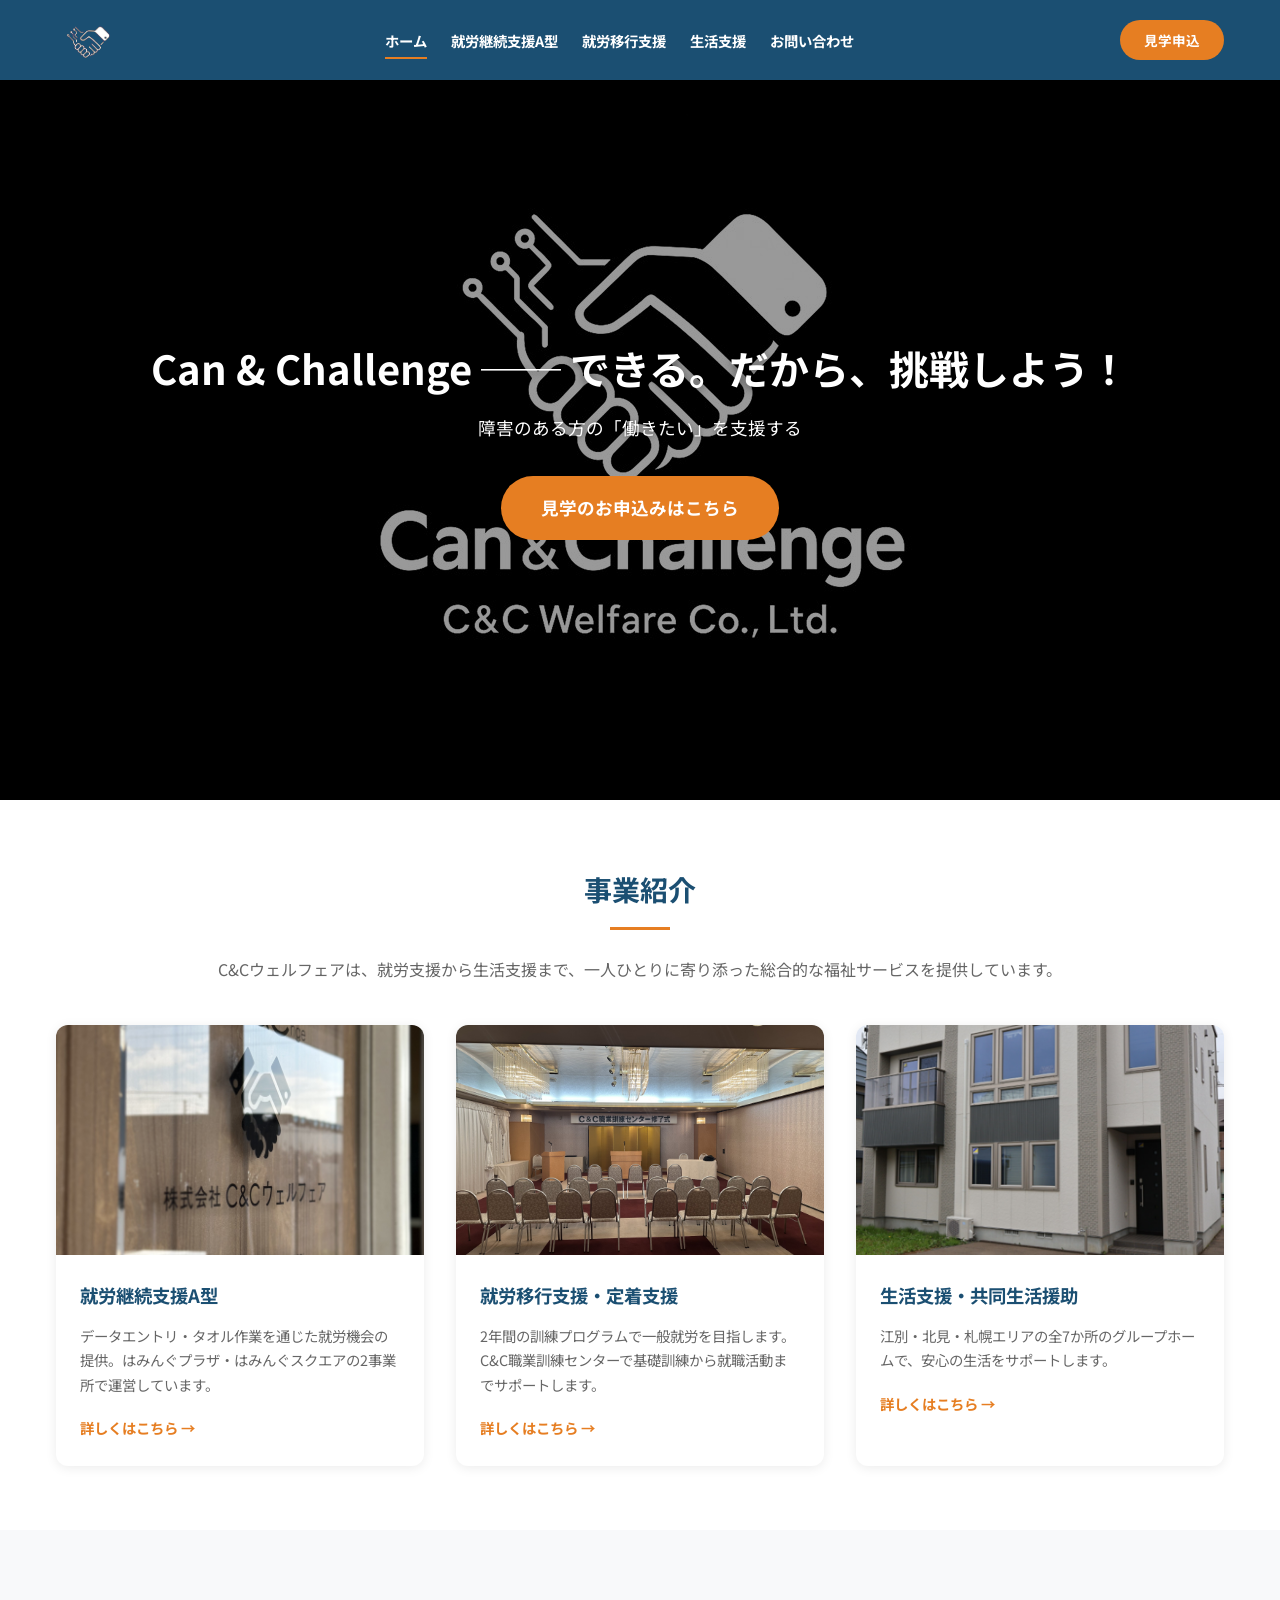
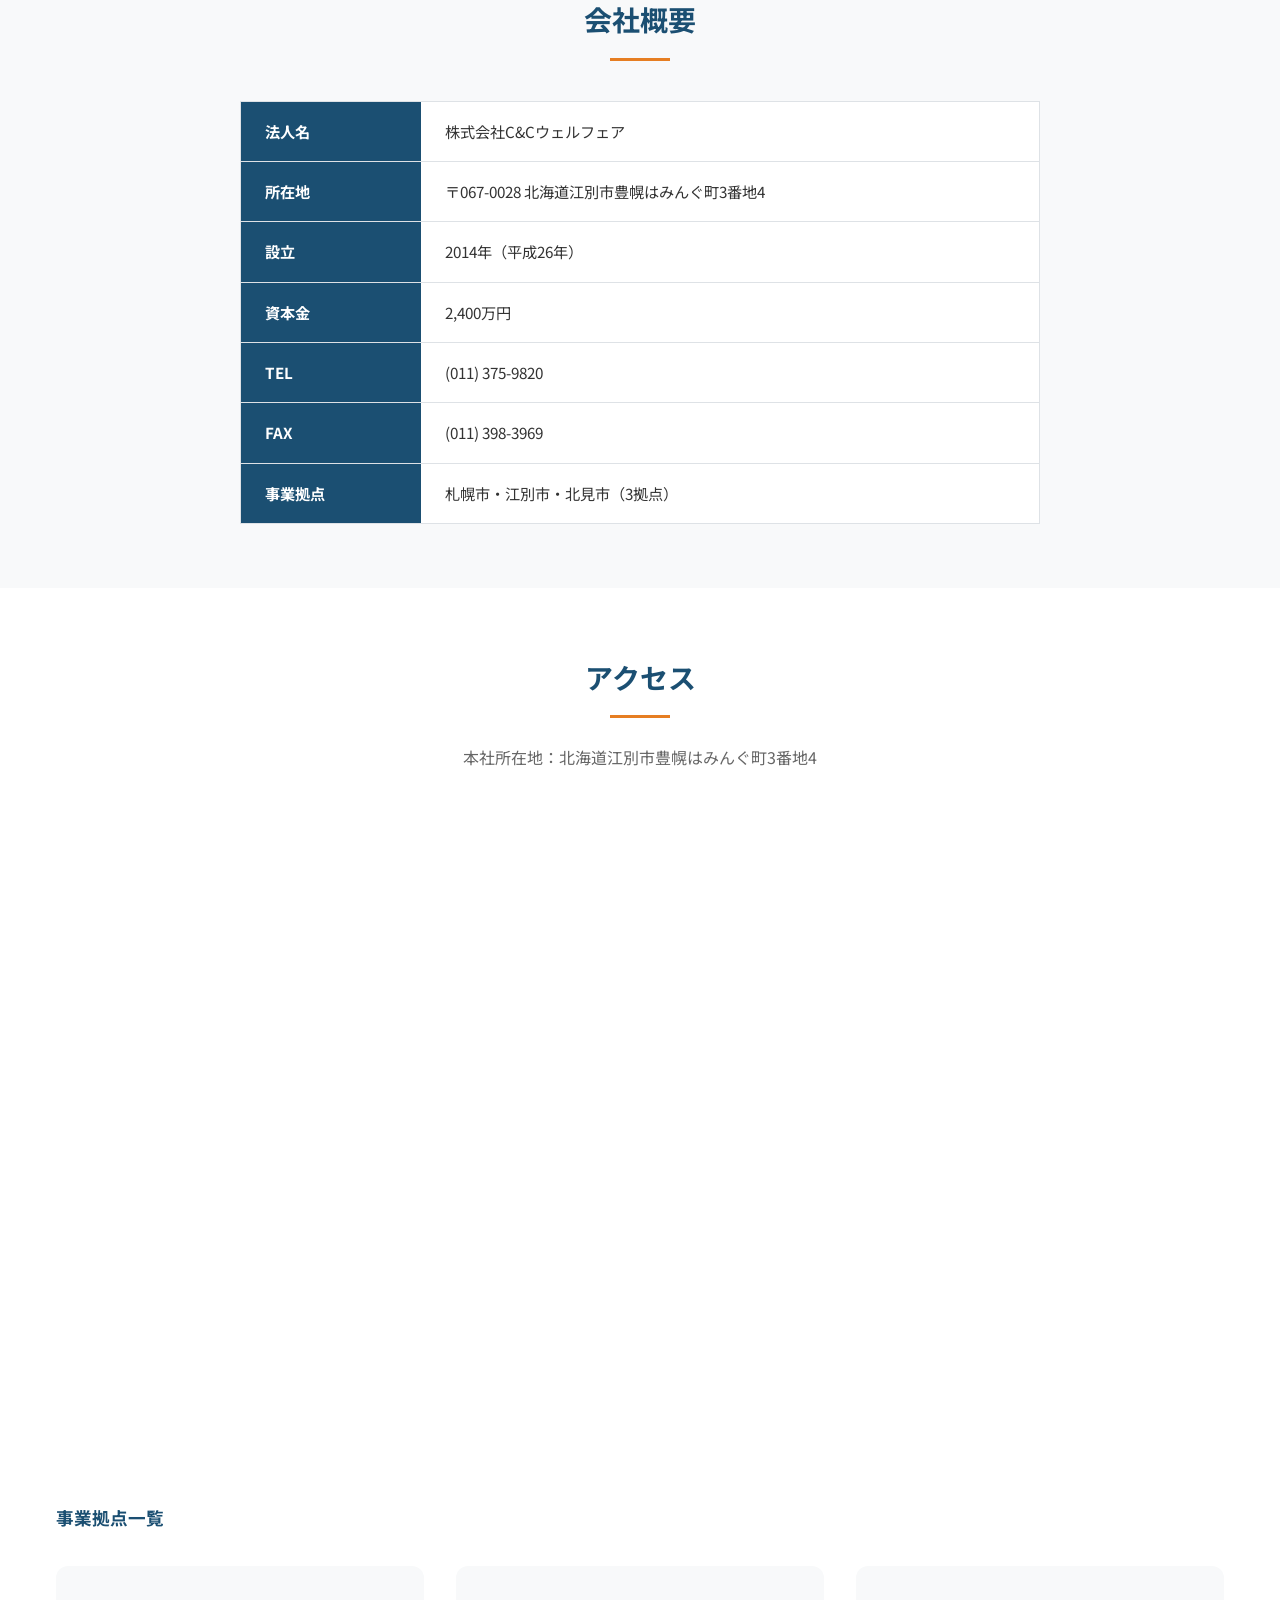
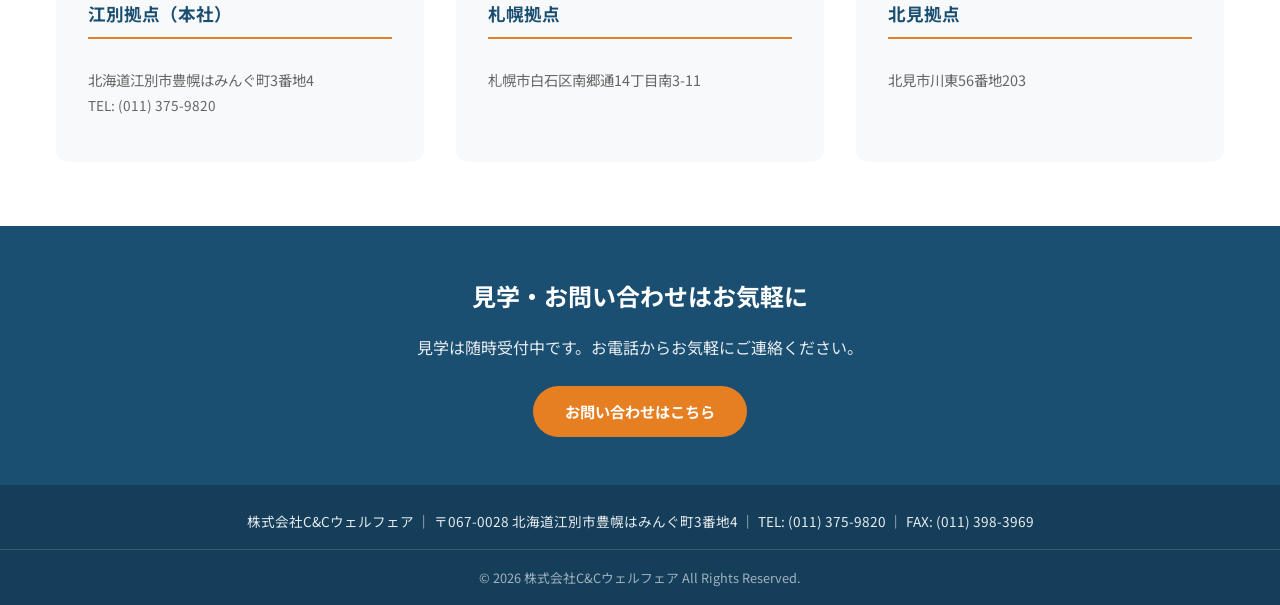
==== index.html @ 9853f087 "Add files via upload" ====
<!DOCTYPE html>
<html lang="ja">
<head>
  <meta charset="UTF-8">
  <meta name="viewport" content="width=device-width, initial-scale=1.0">
  <meta name="description" content="株式会社C&Cウェルフェア - 北海道で障害のある方の就労・生活を支援する福祉事業所。できるから、挑戦しよう。">
  <title>株式会社C&Cウェルフェア | Can &amp; Challenge</title>
  <link rel="preconnect" href="https://fonts.googleapis.com">
  <link rel="preconnect" href="https://fonts.gstatic.com" crossorigin>
  <link href="https://fonts.googleapis.com/css2?family=Noto+Sans+JP:wght@400;700&display=swap" rel="stylesheet">
  <link rel="stylesheet" href="css/style.css">
</head>
<body>

  <!-- ===== ヘッダー ===== -->
  <header class="site-header">
    <div class="header-inner container">
      <a href="index.html" class="site-logo">
        <img src="images/logo-icon.png" alt="C&Cウェルフェア">
      </a>
      <nav class="global-nav">
        <ul class="global-nav__list">
          <li><a href="index.html" class="global-nav__link">ホーム</a></li>
          <li><a href="a-type.html" class="global-nav__link">就労継続支援A型</a></li>
          <li><a href="transition.html" class="global-nav__link">就労移行支援</a></li>
          <li><a href="living.html" class="global-nav__link">生活支援</a></li>
          <li><a href="contact.html" class="global-nav__link">お問い合わせ</a></li>
        </ul>
      </nav>
      <a href="contact.html" class="btn-primary header-cta">見学申込</a>
      <button class="mobile-menu-toggle" aria-label="メニューを開く" aria-expanded="false">
        <span></span><span></span><span></span>
      </button>
    </div>
    <nav class="mobile-nav" aria-hidden="true">
      <ul class="mobile-nav__list">
        <li><a href="index.html">ホーム</a></li>
        <li><a href="a-type.html">就労継続支援A型</a></li>
        <li><a href="transition.html">就労移行支援</a></li>
        <li><a href="living.html">生活支援</a></li>
        <li><a href="contact.html">お問い合わせ</a></li>
      </ul>
      <div class="mobile-nav__cta">
        <a href="contact.html" class="btn-primary">見学申込</a>
      </div>
    </nav>
    <div class="mobile-overlay"></div>
  </header>

  <main>
    <!-- ===== ヒーロー ===== -->
    <section class="hero">
      <div class="hero__bg">
        <img src="images/logo.jpg" alt="">
      </div>
      <div class="hero__content">
        <h1 class="hero__catch">Can &amp; Challenge ── できる。だから、挑戦しよう！</h1>
        <p class="hero__sub">障害のある方の「働きたい」を支援する</p>
        <a href="contact.html" class="btn-primary hero__cta">見学のお申込みはこちら</a>
      </div>
    </section>

    <!-- ===== 事業紹介 ===== -->
    <section class="section" id="services">
      <div class="container">
        <h2 class="section-title">事業紹介</h2>
        <p class="section-lead">C&Cウェルフェアは、就労支援から生活支援まで、<br class="sp-br">一人ひとりに寄り添った総合的な福祉サービスを提供しています。</p>
        <div class="card-grid card-grid--3col">

          <article class="card">
            <div class="card__image">
              <img src="images/カンバン.jpg" alt="就労継続支援A型">
            </div>
            <div class="card__body">
              <h3 class="card__title">就労継続支援A型</h3>
              <p class="card__text">データエントリ・タオル作業を通じた就労機会の提供。はみんぐプラザ・はみんぐスクエアの2事業所で運営しています。</p>
              <a href="a-type.html" class="card__link">詳しくはこちら →</a>
            </div>
          </article>

          <article class="card">
            <div class="card__image">
              <img src="images/修了式.jpg" alt="就労移行支援">
            </div>
            <div class="card__body">
              <h3 class="card__title">就労移行支援・定着支援</h3>
              <p class="card__text">2年間の訓練プログラムで一般就労を目指します。C&C職業訓練センターで基礎訓練から就職活動までサポートします。</p>
              <a href="transition.html" class="card__link">詳しくはこちら →</a>
            </div>
          </article>

          <article class="card">
            <div class="card__image">
              <img src="images/生活支援.png" alt="生活支援">
            </div>
            <div class="card__body">
              <h3 class="card__title">生活支援・共同生活援助</h3>
              <p class="card__text">江別・北見・札幌エリアの全7か所のグループホームで、安心の生活をサポートします。</p>
              <a href="living.html" class="card__link">詳しくはこちら →</a>
            </div>
          </article>

        </div>
      </div>
    </section>

    <!-- ===== 会社概要 ===== -->
    <section class="section section--gray" id="about">
      <div class="container">
        <h2 class="section-title">会社概要</h2>
        <table class="info-table">
          <tr><th>法人名</th><td>株式会社C&Cウェルフェア</td></tr>
          <tr><th>所在地</th><td>〒067-0028 北海道江別市豊幌はみんぐ町3番地4</td></tr>
          <tr><th>設立</th><td>2014年（平成26年）</td></tr>
          <tr><th>資本金</th><td>2,400万円</td></tr>
          <tr><th>TEL</th><td>(011) 375-9820</td></tr>
          <tr><th>FAX</th><td>(011) 398-3969</td></tr>
          <tr><th>事業拠点</th><td>札幌市・江別市・北見市（3拠点）</td></tr>
        </table>
      </div>
    </section>

    <!-- ===== アクセス ===== -->
    <section class="section" id="access">
      <div class="container">
        <h2 class="section-title">アクセス</h2>
        <p class="section-lead">本社所在地：北海道江別市豊幌はみんぐ町3番地4</p>
        <div class="map-container">
          <iframe
            src="https://www.google.com/maps/embed?pb=!1m18!1m12!1m3!1d5824!2d141.6304079!3d43.138115!2m3!1f0!2f0!3f0!3m2!1i1024!2i768!4f13.1!3m3!1m2!1s0x5f0b353e741d7863%3A0xf743062f87e20f9b!2z44Ci44C-77yj77yG77yj44Km44Kn44Or44OV44Kn44Ki!5e0!3m2!1sja!2sjp!4v1"
            width="600"
            height="450"
            style="border:0;"
            allowfullscreen=""
            title="C&Cウェルフェア本社 地図">
          </iframe>
        </div>
        <div style="margin-top: 2rem;">
          <h3 style="font-size: 1.1rem; color: var(--color-primary); margin-bottom: 1rem;">事業拠点一覧</h3>
          <div class="card-grid card-grid--3col">
            <div class="office-info">
              <h3>江別拠点（本社）</h3>
              <div class="office-info__item">
                <p class="office-info__address">北海道江別市豊幌はみんぐ町3番地4</p>
                <p class="office-info__number">TEL: (011) 375-9820</p>
              </div>
            </div>
            <div class="office-info">
              <h3>札幌拠点</h3>
              <div class="office-info__item">
                <p class="office-info__address">札幌市白石区南郷通14丁目南3-11</p>
              </div>
            </div>
            <div class="office-info">
              <h3>北見拠点</h3>
              <div class="office-info__item">
                <p class="office-info__address">北見市川東56番地203</p>
              </div>
            </div>
          </div>
        </div>
      </div>
    </section>

    <!-- ===== CTAバナー ===== -->
    <section class="cta-banner">
      <div class="container">
        <h2>見学・お問い合わせはお気軽に</h2>
        <p>見学は随時受付中です。お電話からお気軽にご連絡ください。</p>
        <a href="contact.html" class="btn-primary">お問い合わせはこちら</a>
      </div>
    </section>
  </main>

  <!-- ===== フッター ===== -->
  <footer class="site-footer">
    <div class="footer-inner container">
      <p class="footer-oneline">株式会社C&Cウェルフェア ｜ 〒067-0028 北海道江別市豊幌はみんぐ町3番地4 ｜ TEL: (011) 375-9820 ｜ FAX: (011) 398-3969</p>
    </div>
    <div class="footer-copyright">
      <p>&copy; 2026 株式会社C&Cウェルフェア All Rights Reserved.</p>
    </div>
  </footer>

  <script src="js/main.js"></script>
</body>
</html>
---- css/style.css ----
@charset "UTF-8";

/* ===========================
   C&Cウェルフェア Webサイト
   共通スタイルシート
   =========================== */

/* --- カスタムプロパティ --- */
:root {
  --color-primary: #1B4F72;
  --color-primary-dark: #153e5a;
  --color-primary-light: #2874a6;
  --color-accent: #E67E22;
  --color-accent-dark: #ca6f1e;
  --color-white: #ffffff;
  --color-bg-light: #f8f9fa;
  --color-bg-section: #ebf5fb;
  --color-text: #333333;
  --color-text-light: #666666;
  --color-border: #dee2e6;

  --font-body: 'Noto Sans JP', sans-serif;
  --fw-normal: 400;
  --fw-bold: 700;

  --spacing-xs: 0.5rem;
  --spacing-sm: 1rem;
  --spacing-md: 2rem;
  --spacing-lg: 3rem;
  --spacing-xl: 5rem;

  --container-max: 1200px;
  --header-height: 80px;
}

/* --- リセット・ベース --- */
*,
*::before,
*::after {
  box-sizing: border-box;
  margin: 0;
  padding: 0;
}

html {
  scroll-behavior: smooth;
  font-size: 16px;
}

body {
  font-family: var(--font-body);
  font-weight: var(--fw-normal);
  color: var(--color-text);
  line-height: 1.8;
  background-color: var(--color-white);
}

img {
  max-width: 100%;
  height: auto;
  display: block;
}

a {
  color: inherit;
  text-decoration: none;
}

ul, ol {
  list-style: none;
}

table {
  border-collapse: collapse;
  width: 100%;
}

/* --- ユーティリティ --- */
.container {
  max-width: var(--container-max);
  margin: 0 auto;
  padding: 0 1rem;
}

.visually-hidden {
  position: absolute;
  width: 1px;
  height: 1px;
  padding: 0;
  margin: -1px;
  overflow: hidden;
  clip: rect(0, 0, 0, 0);
  white-space: nowrap;
  border: 0;
}

.btn-primary {
  display: inline-block;
  padding: 0.75rem 2rem;
  background-color: var(--color-accent);
  color: var(--color-white);
  font-weight: var(--fw-bold);
  font-size: 0.95rem;
  border: none;
  border-radius: 50px;
  cursor: pointer;
  transition: background-color 0.3s, transform 0.2s;
  text-align: center;
}

.btn-primary:hover {
  background-color: var(--color-accent-dark);
  transform: translateY(-2px);
}

.btn-outline {
  display: inline-block;
  padding: 0.75rem 2rem;
  background-color: transparent;
  color: var(--color-white);
  font-weight: var(--fw-bold);
  font-size: 0.95rem;
  border: 2px solid var(--color-white);
  border-radius: 50px;
  cursor: pointer;
  transition: background-color 0.3s, color 0.3s;
  text-align: center;
}

.btn-outline:hover {
  background-color: var(--color-white);
  color: var(--color-primary);
}

/* ===========================
   ヘッダー
   =========================== */
.site-header {
  position: sticky;
  top: 0;
  z-index: 1000;
  background-color: var(--color-primary);
  height: var(--header-height);
  transition: box-shadow 0.3s;
}

.site-header.is-scrolled {
  box-shadow: 0 2px 10px rgba(0, 0, 0, 0.15);
}

.header-inner {
  display: flex;
  align-items: center;
  justify-content: space-between;
  height: 100%;
}

.site-logo img {
  height: 46px;
  width: auto;
  background-color: var(--color-primary);
  padding: 4px 8px;
  border-radius: 6px;
  mix-blend-mode: lighten;
}

.global-nav__list {
  display: flex;
  gap: 1.5rem;
}

.global-nav__link {
  color: var(--color-white);
  font-size: 0.9rem;
  font-weight: var(--fw-bold);
  padding: 0.5rem 0;
  position: relative;
  transition: opacity 0.3s;
}

.global-nav__link::after {
  content: '';
  position: absolute;
  bottom: 0;
  left: 0;
  width: 0;
  height: 2px;
  background-color: var(--color-accent);
  transition: width 0.3s;
}

.global-nav__link:hover::after,
.global-nav__link.is-current::after {
  width: 100%;
}

.header-cta {
  font-size: 0.85rem;
  padding: 0.5rem 1.5rem;
}

/* ハンバーガーメニュー */
.mobile-menu-toggle {
  display: none;
  flex-direction: column;
  justify-content: center;
  gap: 5px;
  width: 30px;
  height: 30px;
  background: none;
  border: none;
  cursor: pointer;
  padding: 0;
}

.mobile-menu-toggle span {
  display: block;
  width: 100%;
  height: 2px;
  background-color: var(--color-white);
  transition: transform 0.3s, opacity 0.3s;
}

.mobile-menu-toggle.is-open span:nth-child(1) {
  transform: translateY(7px) rotate(45deg);
}

.mobile-menu-toggle.is-open span:nth-child(2) {
  opacity: 0;
}

.mobile-menu-toggle.is-open span:nth-child(3) {
  transform: translateY(-7px) rotate(-45deg);
}

/* モバイルナビ */
.mobile-nav {
  position: fixed;
  top: var(--header-height);
  right: -100%;
  width: 280px;
  height: calc(100vh - var(--header-height));
  background-color: var(--color-primary);
  transition: right 0.3s ease;
  overflow-y: auto;
  z-index: 999;
}

.mobile-nav.is-open {
  right: 0;
}

.mobile-nav__list {
  padding: 1rem 0;
}

.mobile-nav__list li {
  border-bottom: 1px solid rgba(255, 255, 255, 0.1);
}

.mobile-nav__list a {
  display: block;
  color: var(--color-white);
  padding: 1rem 1.5rem;
  font-size: 0.95rem;
  font-weight: var(--fw-bold);
  transition: background-color 0.3s;
}

.mobile-nav__list a:hover,
.mobile-nav__list a.is-current {
  background-color: rgba(255, 255, 255, 0.1);
}

.mobile-nav__cta {
  padding: 1.5rem;
}

.mobile-nav__cta .btn-primary {
  display: block;
  width: 100%;
  text-align: center;
}

/* オーバーレイ */
.mobile-overlay {
  display: none;
  position: fixed;
  top: var(--header-height);
  left: 0;
  width: 100%;
  height: calc(100vh - var(--header-height));
  background-color: rgba(0, 0, 0, 0.5);
  z-index: 998;
}

.mobile-overlay.is-open {
  display: block;
}

/* ===========================
   ヒーロー（トップページ）
   =========================== */
.hero {
  position: relative;
  width: 100%;
  min-height: 80vh;
  display: flex;
  align-items: center;
  justify-content: center;
  overflow: hidden;
  background-color: #000;
}

.hero__bg {
  position: absolute;
  top: 0;
  left: 0;
  width: 100%;
  height: 100%;
  z-index: 1;
}

.hero__bg img {
  width: 100%;
  height: 100%;
  object-fit: cover;
  opacity: 0.6;
}

.hero__content {
  position: relative;
  z-index: 2;
  text-align: center;
  color: var(--color-white);
  padding: 2rem;
}

.hero__catch {
  font-size: 2.5rem;
  font-weight: var(--fw-bold);
  line-height: 1.4;
  margin-bottom: 1rem;
  text-shadow: 0 2px 8px rgba(0, 0, 0, 0.5);
}

.hero__sub {
  font-size: 1.1rem;
  margin-bottom: 2rem;
  text-shadow: 0 1px 4px rgba(0, 0, 0, 0.5);
}

.hero__cta {
  font-size: 1.1rem;
  padding: 1rem 2.5rem;
}

/* ===========================
   ページヒーロー（下層ページ）
   =========================== */
.page-hero {
  background-color: var(--color-primary);
  color: var(--color-white);
  padding: 3rem 0;
  text-align: center;
}

.page-hero h1 {
  font-size: 2rem;
  font-weight: var(--fw-bold);
  margin-bottom: 0.5rem;
}

.page-hero p {
  font-size: 1rem;
  opacity: 0.9;
}

/* ===========================
   セクション共通
   =========================== */
.section {
  padding: 4rem 0;
}

.section--gray {
  background-color: var(--color-bg-light);
}

.section--blue {
  background-color: var(--color-bg-section);
}

.section-title {
  font-size: 1.75rem;
  font-weight: var(--fw-bold);
  color: var(--color-primary);
  text-align: center;
  margin-bottom: 2.5rem;
  position: relative;
  padding-bottom: 1rem;
}

.section-title::after {
  content: '';
  position: absolute;
  bottom: 0;
  left: 50%;
  transform: translateX(-50%);
  width: 60px;
  height: 3px;
  background-color: var(--color-accent);
}

.section-lead {
  text-align: center;
  max-width: 100%;
  margin: -1rem auto 2.5rem;
  color: var(--color-text-light);
  line-height: 1.9;
  white-space: nowrap;
}

/* ===========================
   カードグリッド
   =========================== */
.card-grid {
  display: grid;
  gap: 2rem;
}

.card-grid--3col {
  grid-template-columns: repeat(3, 1fr);
}

.card-grid--2col {
  grid-template-columns: repeat(2, 1fr);
}

.card {
  background-color: var(--color-white);
  border-radius: 12px;
  box-shadow: 0 2px 12px rgba(0, 0, 0, 0.08);
  overflow: hidden;
  transition: transform 0.3s, box-shadow 0.3s;
}

.card:hover {
  transform: translateY(-4px);
  box-shadow: 0 6px 20px rgba(0, 0, 0, 0.12);
}

.card__image {
  width: 100%;
  aspect-ratio: 16 / 10;
  background-color: var(--color-bg-light);
  display: flex;
  align-items: center;
  justify-content: center;
  overflow: hidden;
}

.card__image img {
  width: 100%;
  height: 100%;
  object-fit: cover;
}

/* プレースホルダー画像代替 */
.card__image--placeholder {
  background-color: #dfe6e9;
  color: #636e72;
  font-size: 0.9rem;
  text-align: center;
  padding: 1rem;
}

.card__body {
  padding: 1.5rem;
}

.card__title {
  font-size: 1.15rem;
  font-weight: var(--fw-bold);
  color: var(--color-primary);
  margin-bottom: 0.75rem;
}

.card__text {
  font-size: 0.9rem;
  color: var(--color-text-light);
  margin-bottom: 1rem;
  line-height: 1.7;
}

.card__link {
  display: inline-block;
  color: var(--color-accent);
  font-weight: var(--fw-bold);
  font-size: 0.9rem;
  transition: color 0.3s;
}

.card__link:hover {
  color: var(--color-accent-dark);
}

/* ===========================
   会社概要テーブル
   =========================== */
.info-table {
  max-width: 800px;
  margin: 0 auto;
  border: 1px solid var(--color-border);
}

.info-table th,
.info-table td {
  padding: 1rem 1.5rem;
  border-bottom: 1px solid var(--color-border);
  text-align: left;
  font-size: 0.95rem;
}

.info-table th {
  background-color: var(--color-primary);
  color: var(--color-white);
  font-weight: var(--fw-bold);
  width: 180px;
  white-space: nowrap;
}

.info-table td {
  background-color: var(--color-white);
}

/* ===========================
   コンセプトセクション
   =========================== */
.concept {
  display: flex;
  align-items: center;
  gap: 3rem;
  margin-bottom: 2rem;
}

.concept__image {
  flex: 0 0 45%;
  aspect-ratio: 16 / 10;
  background-color: #dfe6e9;
  border-radius: 12px;
  display: flex;
  align-items: center;
  justify-content: center;
  color: #636e72;
  font-size: 0.9rem;
  overflow: hidden;
}

.concept__image img {
  width: 100%;
  height: 100%;
  object-fit: cover;
}

.concept__text {
  flex: 1;
}

.concept__text h3 {
  font-size: 1.3rem;
  color: var(--color-primary);
  margin-bottom: 1rem;
}

.concept__text p {
  color: var(--color-text-light);
  line-height: 1.9;
  margin-bottom: 0.5rem;
}

/* ===========================
   サービス詳細（2カラム）
   =========================== */
.service-detail {
  display: grid;
  grid-template-columns: 1fr 1fr;
  gap: 3rem;
  align-items: center;
  margin-bottom: 2rem;
}

.service-detail__content h3 {
  font-size: 1.25rem;
  color: var(--color-primary);
  margin-bottom: 1rem;
  padding-left: 1rem;
  border-left: 4px solid var(--color-accent);
}

.service-detail__content ul {
  padding-left: 0;
}

.service-detail__content li {
  padding: 0.4rem 0;
  padding-left: 1.5rem;
  position: relative;
  line-height: 1.7;
  color: var(--color-text-light);
}

.service-detail__content li::before {
  content: '';
  position: absolute;
  left: 0;
  top: 0.85rem;
  width: 8px;
  height: 8px;
  border-radius: 50%;
  background-color: var(--color-accent);
}

.service-detail__image {
  background-color: #dfe6e9;
  border-radius: 12px;
  display: flex;
  align-items: center;
  justify-content: center;
  color: #636e72;
  font-size: 0.9rem;
  overflow: hidden;
}

.service-detail__image img {
  width: 100%;
  height: auto;
  display: block;
  border-radius: 12px;
}

/* ===========================
   タイムライン（就労移行支援）
   =========================== */
.timeline {
  position: relative;
  max-width: 800px;
  margin: 0 auto;
  padding-left: 2rem;
}

.timeline::before {
  content: '';
  position: absolute;
  left: 0;
  top: 0;
  bottom: 0;
  width: 3px;
  background-color: var(--color-primary);
}

.timeline__item {
  position: relative;
  padding: 0 0 2.5rem 2rem;
}

.timeline__item:last-child {
  padding-bottom: 0;
}

.timeline__marker {
  position: absolute;
  left: -2rem;
  top: 0.25rem;
  width: 20px;
  height: 20px;
  border-radius: 50%;
  background-color: var(--color-accent);
  border: 3px solid var(--color-white);
  box-shadow: 0 0 0 3px var(--color-primary);
  transform: translateX(-50%);
  left: -1rem;
}

.timeline__step {
  display: inline-block;
  background-color: var(--color-primary);
  color: var(--color-white);
  font-size: 0.8rem;
  font-weight: var(--fw-bold);
  padding: 0.25rem 0.75rem;
  border-radius: 20px;
  margin-bottom: 0.5rem;
}

.timeline__title {
  font-size: 1.15rem;
  font-weight: var(--fw-bold);
  color: var(--color-primary);
  margin-bottom: 0.5rem;
}

.timeline__text {
  color: var(--color-text-light);
  line-height: 1.8;
  font-size: 0.95rem;
}

.timeline__text ul {
  margin-top: 0.5rem;
}

.timeline__text li {
  padding: 0.25rem 0;
  padding-left: 1.2rem;
  position: relative;
}

.timeline__text li::before {
  content: '';
  position: absolute;
  left: 0;
  top: 0.7rem;
  width: 6px;
  height: 6px;
  border-radius: 50%;
  background-color: var(--color-accent);
}

/* ===========================
   事業所情報
   =========================== */
.office-info {
  background-color: var(--color-bg-light);
  border-radius: 12px;
  padding: 2rem;
  margin-top: 1rem;
}

.office-info h3 {
  font-size: 1.1rem;
  color: var(--color-primary);
  margin-bottom: 1rem;
  padding-bottom: 0.5rem;
  border-bottom: 2px solid var(--color-accent);
}

.office-info__item {
  padding: 0.75rem 0;
  border-bottom: 1px solid var(--color-border);
}

.office-info__item:last-child {
  border-bottom: none;
}

.office-info__name {
  font-weight: var(--fw-bold);
  color: var(--color-primary);
}

.office-info__address {
  font-size: 0.9rem;
  color: var(--color-text-light);
}

.office-info__number {
  font-size: 0.85rem;
  color: var(--color-text-light);
}

/* PDFリンク */
.pdf-link {
  display: inline-flex;
  align-items: center;
  gap: 0.5rem;
  color: var(--color-accent);
  font-weight: var(--fw-bold);
  font-size: 0.9rem;
  margin-top: 0.5rem;
  transition: color 0.3s;
}

.pdf-link:hover {
  color: var(--color-accent-dark);
}

.pdf-link::before {
  content: '\1F4C4';
  font-size: 1.1rem;
}

/* ===========================
   GHカード（生活支援）
   =========================== */
.area-section {
  margin-bottom: 2.5rem;
}

.area-title {
  font-size: 1.3rem;
  font-weight: var(--fw-bold);
  color: var(--color-primary);
  margin-bottom: 1.5rem;
  padding-left: 1rem;
  border-left: 4px solid var(--color-accent);
}

.gh-card {
  background-color: var(--color-white);
  border-radius: 12px;
  box-shadow: 0 2px 8px rgba(0, 0, 0, 0.06);
  padding: 1.5rem;
  display: flex;
  gap: 1.5rem;
  align-items: center;
}

.gh-card__image {
  flex: 0 0 200px;
  aspect-ratio: 4 / 3;
  background-color: #dfe6e9;
  border-radius: 8px;
  display: flex;
  align-items: center;
  justify-content: center;
  color: #636e72;
  font-size: 0.8rem;
  overflow: hidden;
}

.gh-card__image img {
  width: 100%;
  height: 100%;
  object-fit: cover;
}

.gh-card__body h4 {
  font-size: 1.05rem;
  font-weight: var(--fw-bold);
  color: var(--color-primary);
  margin-bottom: 0.25rem;
}

.gh-card__body p {
  font-size: 0.9rem;
  color: var(--color-text-light);
}

/* ===========================
   フォーム
   =========================== */
.contact-form {
  max-width: 700px;
  margin: 0 auto;
}

.form-group {
  margin-bottom: 1.5rem;
}

.form-group__label {
  display: block;
  font-weight: var(--fw-bold);
  font-size: 0.95rem;
  margin-bottom: 0.5rem;
  color: var(--color-text);
}

.form-group__required {
  display: inline-block;
  background-color: #e74c3c;
  color: var(--color-white);
  font-size: 0.7rem;
  padding: 0.1rem 0.5rem;
  border-radius: 3px;
  margin-left: 0.5rem;
  vertical-align: middle;
}

.form-group__optional {
  display: inline-block;
  background-color: #95a5a6;
  color: var(--color-white);
  font-size: 0.7rem;
  padding: 0.1rem 0.5rem;
  border-radius: 3px;
  margin-left: 0.5rem;
  vertical-align: middle;
}

.form-group__input,
.form-group__select,
.form-group__textarea {
  width: 100%;
  padding: 0.75rem 1rem;
  border: 1px solid var(--color-border);
  border-radius: 8px;
  font-family: var(--font-body);
  font-size: 0.95rem;
  transition: border-color 0.3s, box-shadow 0.3s;
}

.form-group__input:focus,
.form-group__select:focus,
.form-group__textarea:focus {
  outline: none;
  border-color: var(--color-primary);
  box-shadow: 0 0 0 3px rgba(27, 79, 114, 0.15);
}

.form-group__textarea {
  min-height: 150px;
  resize: vertical;
}

.form-group__radio-group,
.form-group__checkbox-group {
  display: flex;
  flex-wrap: wrap;
  gap: 1rem;
  margin-top: 0.25rem;
}

.form-group__radio-group label,
.form-group__checkbox-group label {
  display: flex;
  align-items: center;
  gap: 0.4rem;
  font-size: 0.9rem;
  cursor: pointer;
}

.form-submit {
  text-align: center;
  margin-top: 2rem;
}

.form-submit .btn-primary {
  min-width: 250px;
  padding: 1rem 3rem;
  font-size: 1.05rem;
}

/* ===========================
   Google Maps
   =========================== */
.map-container {
  position: relative;
  width: 100%;
  padding-top: 56.25%;
  border-radius: 12px;
  overflow: hidden;
  margin: 1rem 0;
}

.map-container iframe {
  position: absolute;
  top: 0;
  left: 0;
  width: 100%;
  height: 100%;
  border: 0;
}

/* ===========================
   CTAバナー
   =========================== */
.cta-banner {
  background-color: var(--color-primary);
  color: var(--color-white);
  text-align: center;
  padding: 3rem 0;
}

.cta-banner h2 {
  font-size: 1.5rem;
  margin-bottom: 1rem;
}

.cta-banner p {
  margin-bottom: 1.5rem;
  opacity: 0.9;
}

/* ===========================
   沿革テーブル
   =========================== */
.history-table {
  max-width: 900px;
  margin: 0 auto;
}

.history-table tr {
  border-bottom: 1px solid var(--color-border);
}

.history-table th {
  padding: 1rem;
  font-weight: var(--fw-bold);
  color: var(--color-primary);
  white-space: nowrap;
  vertical-align: top;
  width: 140px;
}

.history-table td {
  padding: 1rem;
  color: var(--color-text-light);
  line-height: 1.7;
}

/* ===========================
   連絡先セクション
   =========================== */
.contact-info {
  text-align: center;
  padding: 2rem;
  background-color: var(--color-bg-light);
  border-radius: 12px;
  margin-top: 2rem;
}

.contact-info__tel {
  font-size: 1.8rem;
  font-weight: var(--fw-bold);
  color: var(--color-primary);
  margin: 0.5rem 0;
}

.contact-info__note {
  font-size: 0.9rem;
  color: var(--color-text-light);
}

/* ===========================
   フッター
   =========================== */
.site-footer {
  background-color: var(--color-primary-dark);
  color: var(--color-white);
  padding: 1.5rem 0 0;
}

.footer-inner {
  padding-bottom: 1rem;
  text-align: center;
}

.footer-oneline {
  font-size: 0.85rem;
  opacity: 0.9;
  line-height: 1.8;
  white-space: nowrap;
}

.footer-copyright {
  border-top: 1px solid rgba(255, 255, 255, 0.15);
  text-align: center;
  padding: 1rem 0;
}

.footer-copyright p {
  font-size: 0.8rem;
  opacity: 0.6;
}

/* ===========================
   レスポンシブ
   =========================== */

/* タブレット */
@media (max-width: 1023px) {
  .card-grid--3col {
    grid-template-columns: repeat(2, 1fr);
  }

  .service-detail {
    grid-template-columns: 1fr;
  }

  .concept {
    flex-direction: column;
  }

  .concept__image {
    flex: auto;
    width: 100%;
  }

  .footer-oneline {
    white-space: normal;
    font-size: 0.8rem;
  }
}

/* モバイル専用改行 */
.sp-br {
  display: none;
}

/* スマートフォン */
@media (max-width: 767px) {
  .sp-br {
    display: inline;
  }
  :root {
    --header-height: 60px;
  }

  .global-nav,
  .header-cta {
    display: none;
  }

  .mobile-menu-toggle {
    display: flex;
  }

  .hero {
    min-height: 60vh;
  }

  .hero__catch {
    font-size: 1.5rem;
  }

  .hero__sub {
    font-size: 0.9rem;
  }

  .page-hero h1 {
    font-size: 1.5rem;
  }

  .section {
    padding: 3rem 0;
  }

  .section-title {
    font-size: 1.4rem;
  }

  .card-grid--3col,
  .card-grid--2col {
    grid-template-columns: 1fr;
  }

  .info-table th,
  .info-table td {
    display: block;
    width: 100%;
  }

  .info-table th {
    padding: 0.75rem 1rem;
  }

  .info-table td {
    padding: 0.75rem 1rem;
  }

  .gh-card {
    flex-direction: column;
  }

  .gh-card__image {
    flex: auto;
    width: 100%;
  }

  .timeline {
    padding-left: 1.5rem;
  }

  .cta-banner h2 {
    font-size: 1.2rem;
  }

  .contact-info__tel {
    font-size: 1.4rem;
  }
}
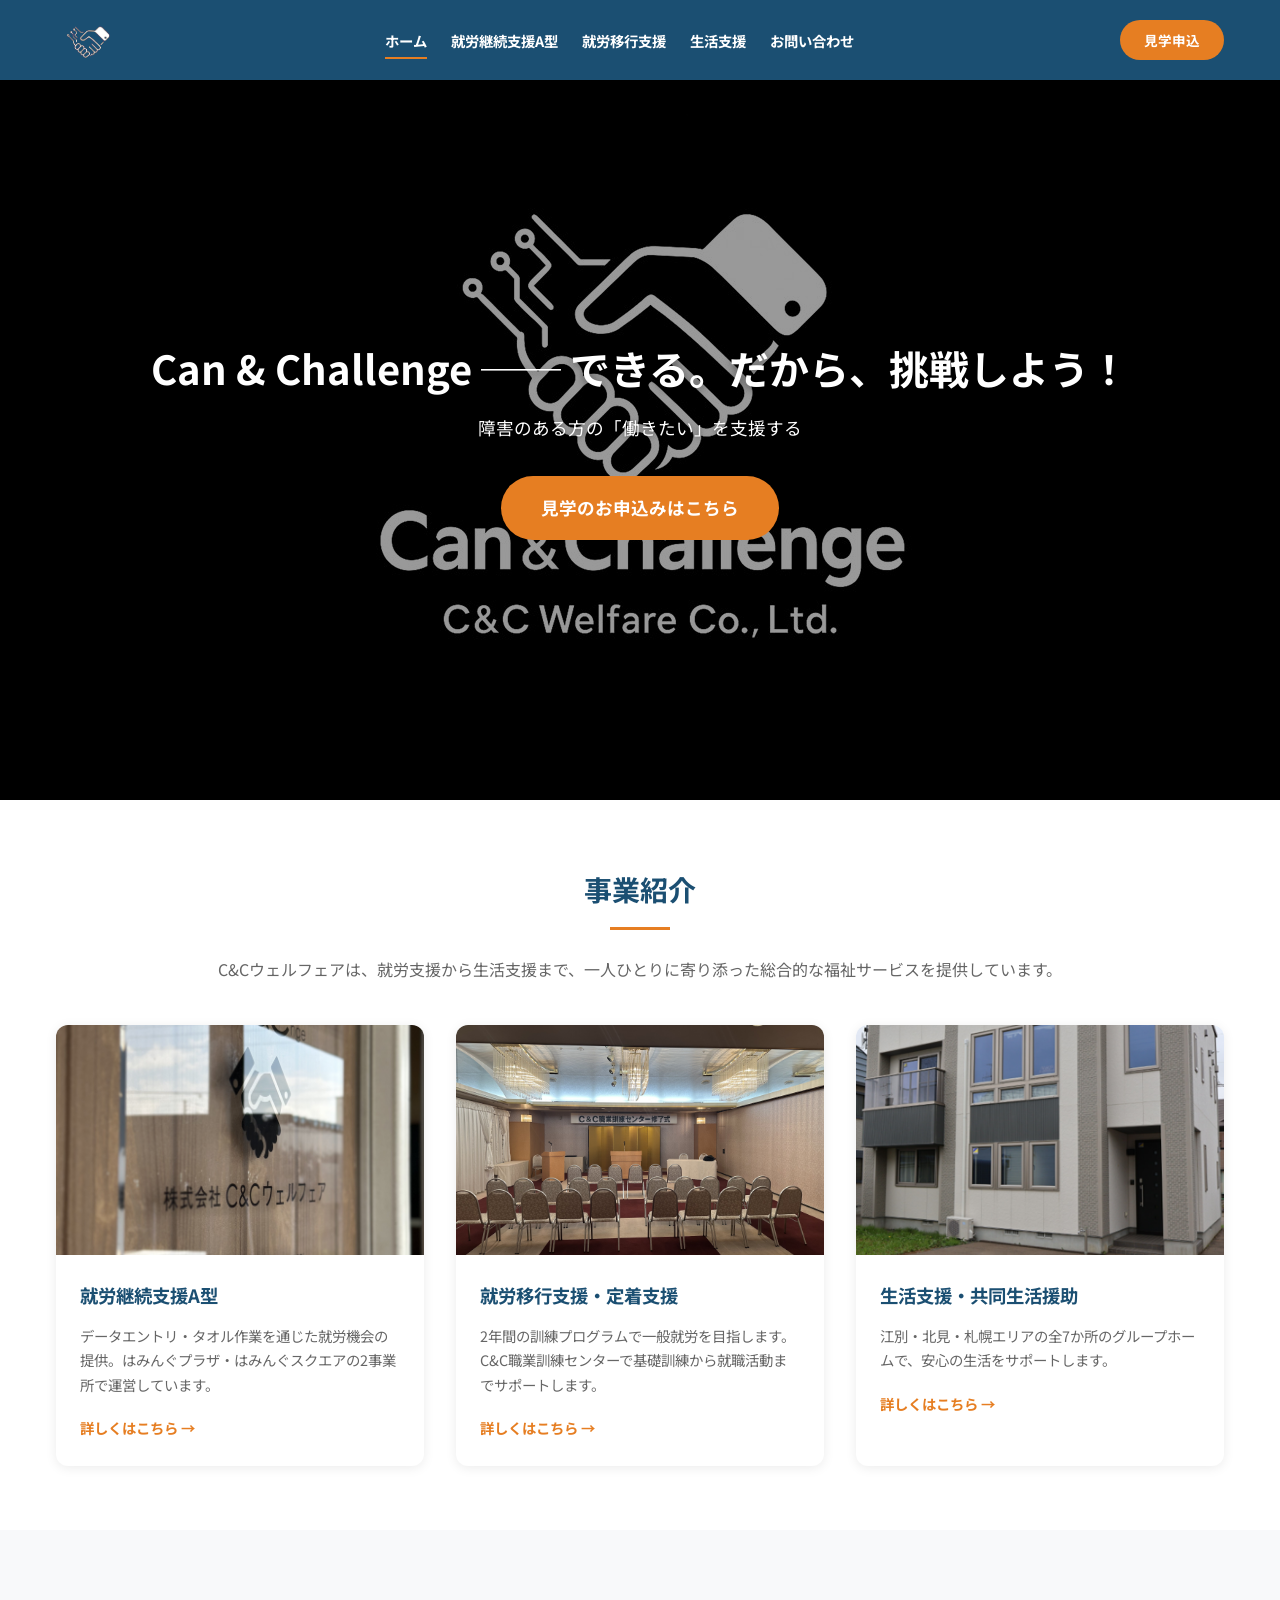
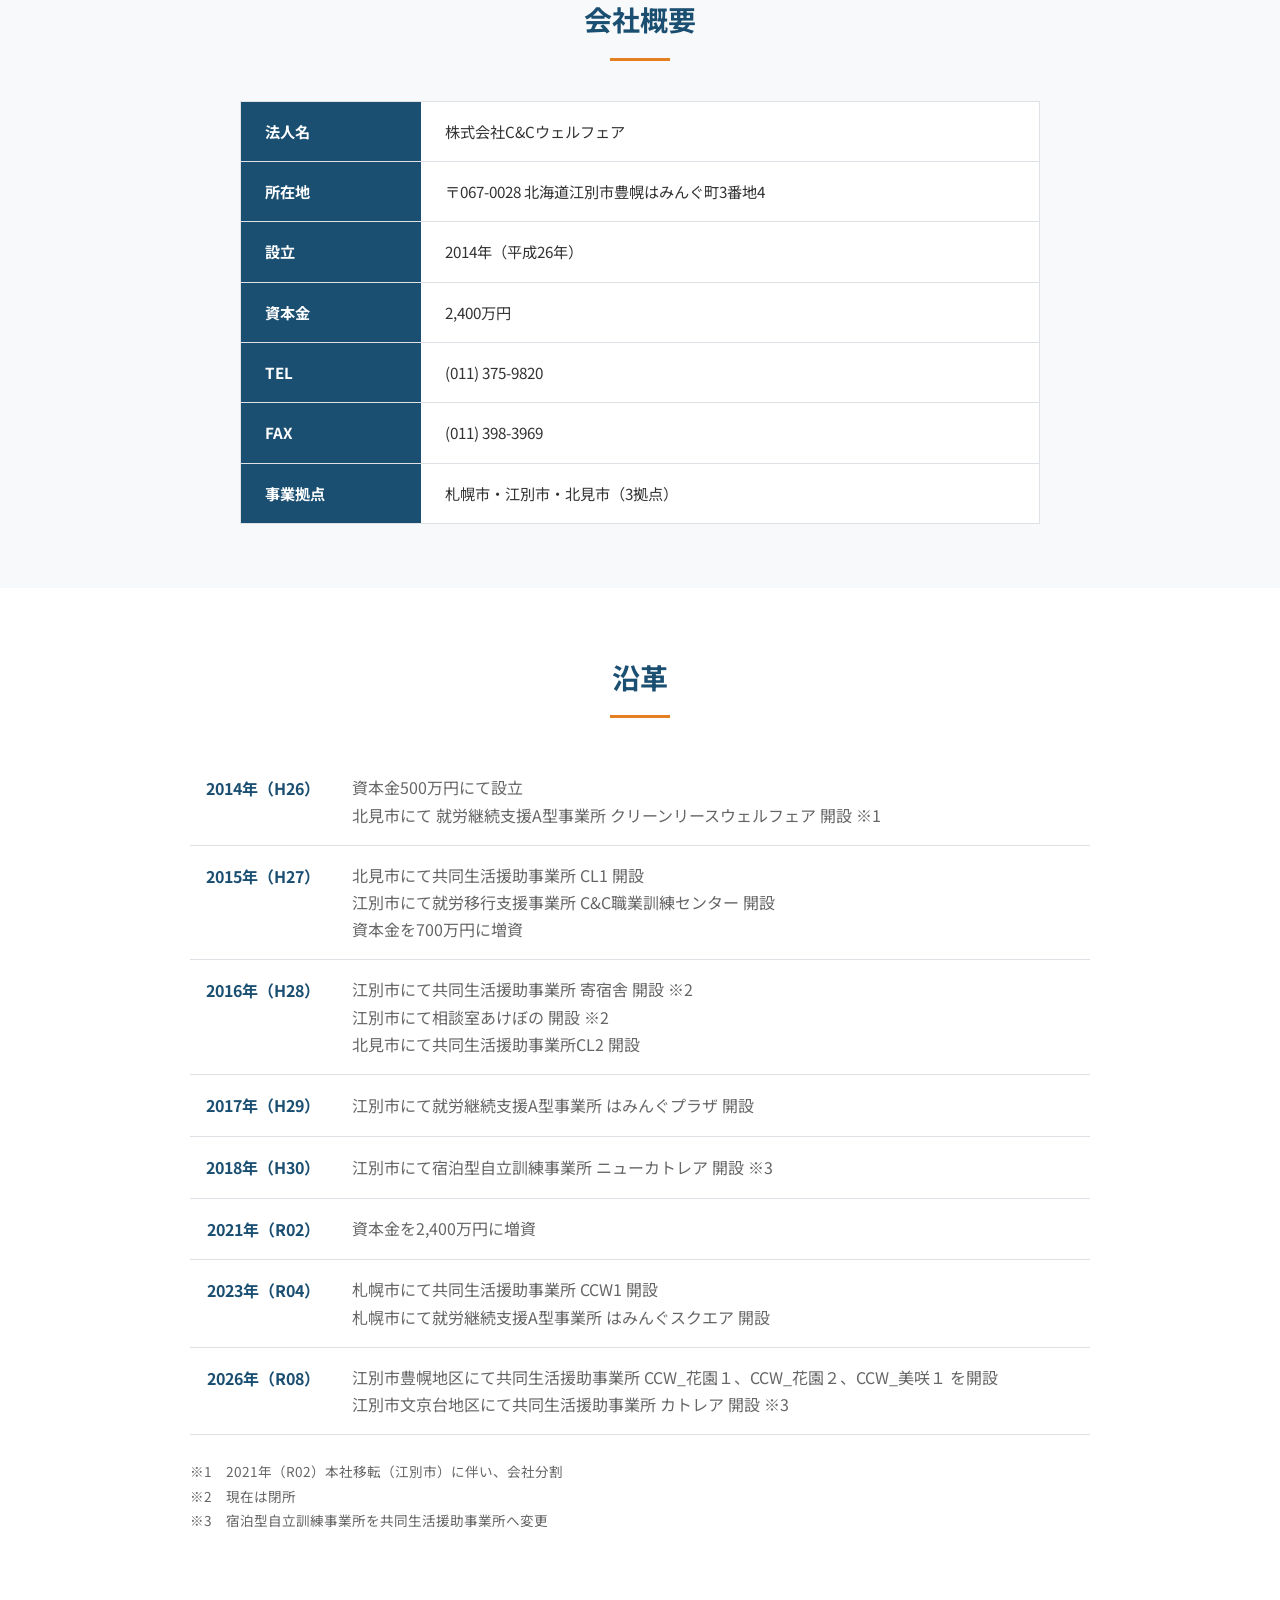
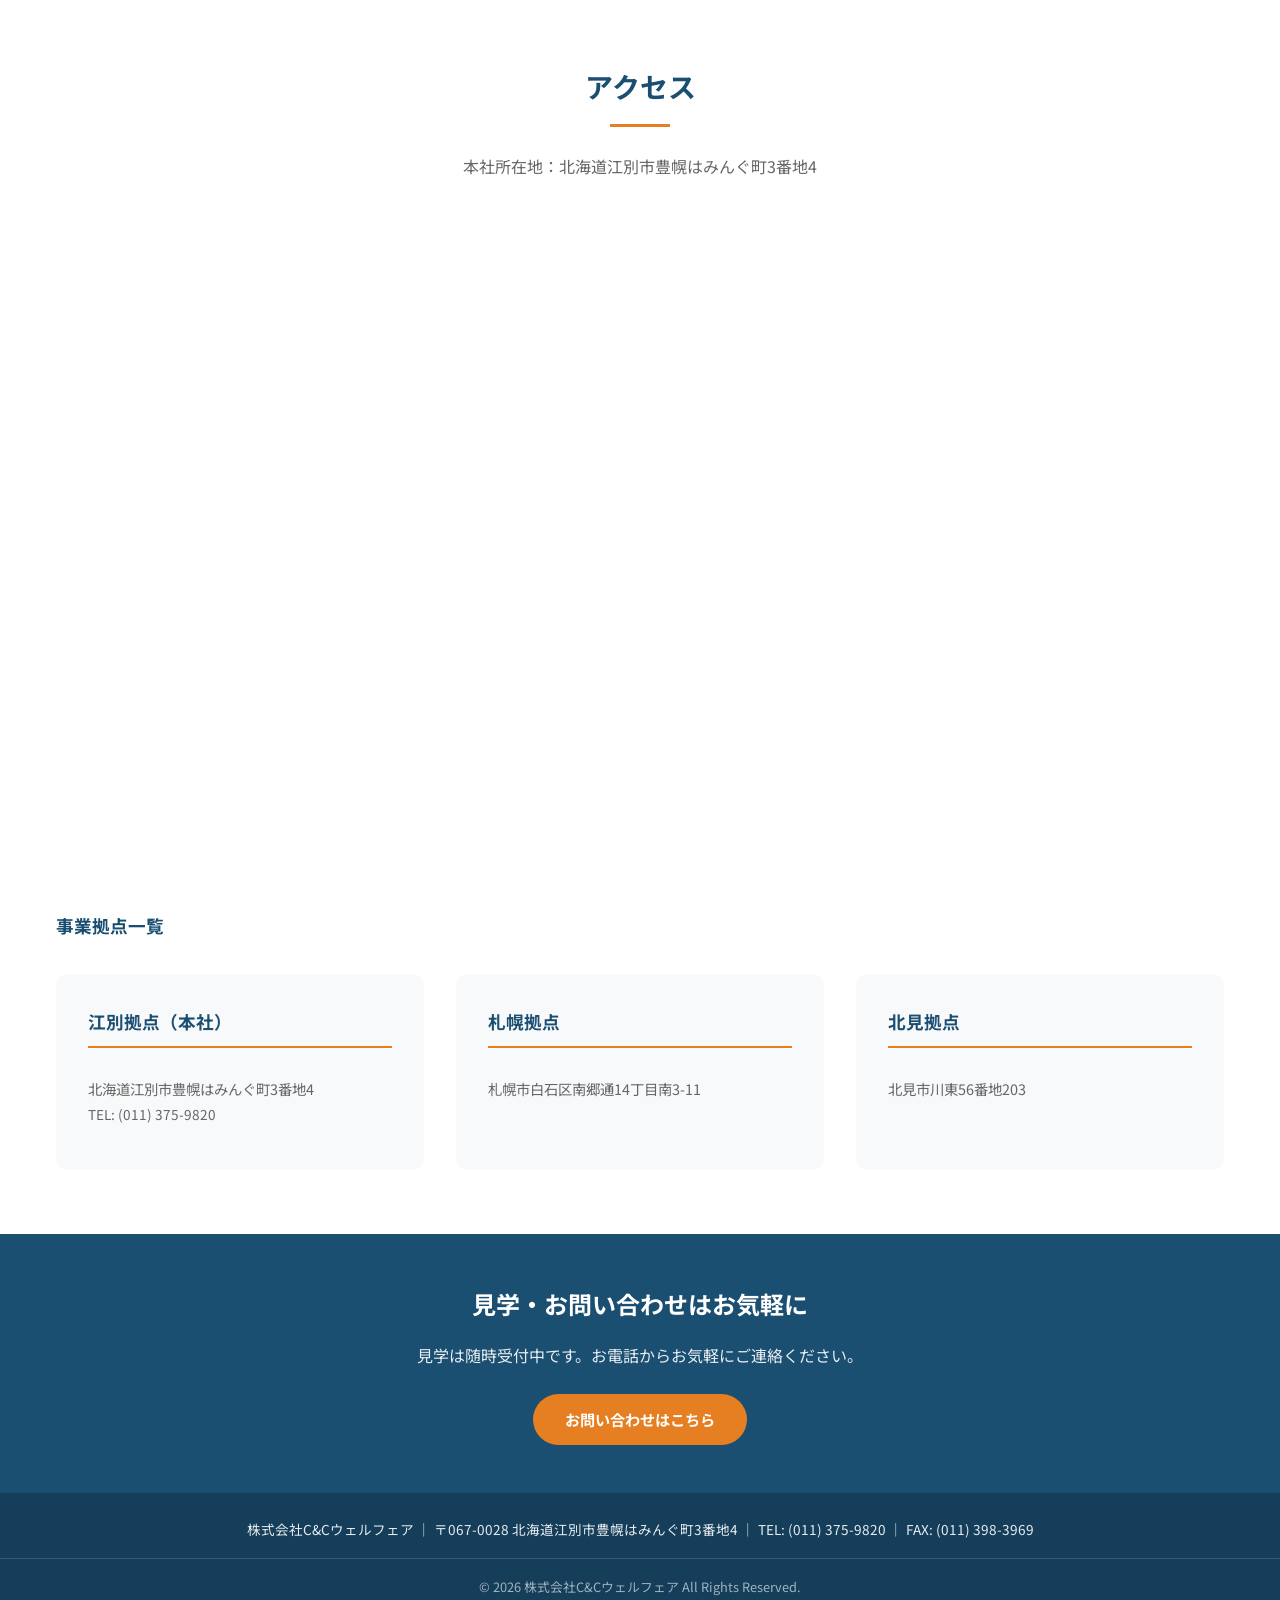
==== commit b3a334e3: "Add files via upload" ====
--- a/index.html
+++ b/index.html
@@ -120,6 +120,28 @@
       </div>
     </section>
 
+    <!-- ===== 沿革 ===== -->
+    <section class="section" id="history">
+      <div class="container">
+        <h2 class="section-title">沿革</h2>
+        <table class="history-table">
+          <tr><th>2014年（H26）</th><td>資本金500万円にて設立<br>北見市にて 就労継続支援A型事業所 クリーンリースウェルフェア 開設 ※1</td></tr>
+          <tr><th>2015年（H27）</th><td>北見市にて共同生活援助事業所 CL1 開設<br>江別市にて就労移行支援事業所 C&amp;C職業訓練センター 開設<br>資本金を700万円に増資</td></tr>
+          <tr><th>2016年（H28）</th><td>江別市にて共同生活援助事業所 寄宿舎 開設 ※2<br>江別市にて相談室あけぼの 開設 ※2<br>北見市にて共同生活援助事業所CL2 開設</td></tr>
+          <tr><th>2017年（H29）</th><td>江別市にて就労継続支援A型事業所 はみんぐプラザ 開設</td></tr>
+          <tr><th>2018年（H30）</th><td>江別市にて宿泊型自立訓練事業所 ニューカトレア 開設 ※3</td></tr>
+          <tr><th>2021年（R02）</th><td>資本金を2,400万円に増資</td></tr>
+          <tr><th>2023年（R04）</th><td>札幌市にて共同生活援助事業所 CCW1 開設<br>札幌市にて就労継続支援A型事業所 はみんぐスクエア 開設</td></tr>
+          <tr><th>2026年（R08）</th><td>江別市豊幌地区にて共同生活援助事業所 CCW_花園１、CCW_花園２、CCW_美咲１ を開設<br>江別市文京台地区にて共同生活援助事業所 カトレア 開設 ※3</td></tr>
+        </table>
+        <div style="max-width: 900px; margin: 1.5rem auto 0; font-size: 0.85rem; color: #666; line-height: 1.8;">
+          <p>※1　2021年（R02）本社移転（江別市）に伴い、会社分割</p>
+          <p>※2　現在は閉所</p>
+          <p>※3　宿泊型自立訓練事業所を共同生活援助事業所へ変更</p>
+        </div>
+      </div>
+    </section>
+
     <!-- ===== アクセス ===== -->
     <section class="section" id="access">
       <div class="container">
